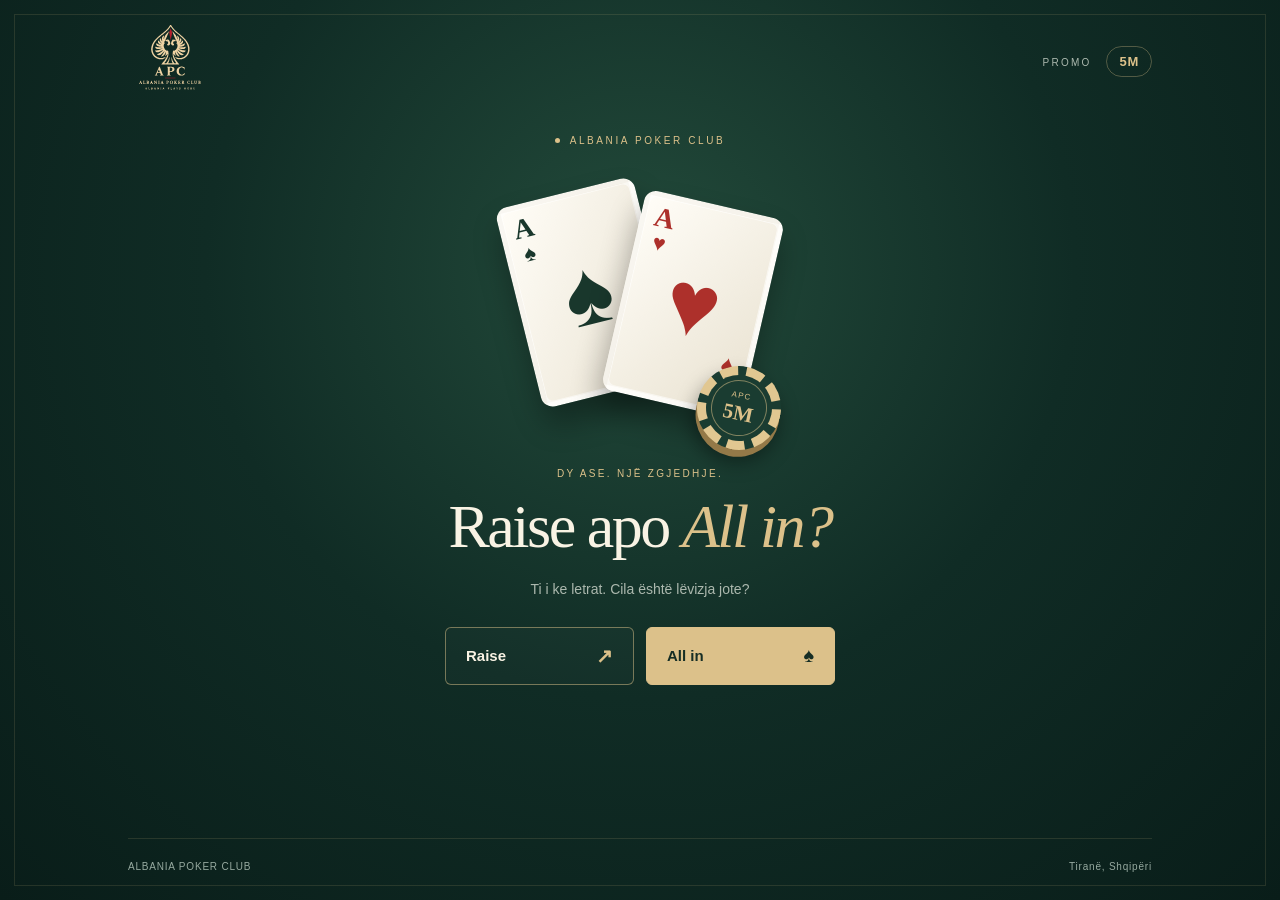
==== promo/index.html @ cf0abeae "Add isolated pocket aces promo landing page" ====
<!doctype html>
<html lang="sq">
<head>
  <meta charset="utf-8">
  <meta name="viewport" content="width=device-width, initial-scale=1">
  <meta name="theme-color" content="#102c25">
  <meta name="description" content="Dy ase. Një zgjedhje. Zbulo promon 5M të Albania Poker Club.">
  <title>Raise apo All in? | Albania Poker Club</title>
  <link rel="stylesheet" href="/promo/styles.css">
  <script src="/promo/script.js" defer></script>
</head>
<body>
  <header class="header">
    <a href="/" aria-label="Albania Poker Club, faqja kryesore"><img src="/assets/apc-core.svg" width="96" height="84" alt="APC · Albania Poker Club"></a>
    <span class="edition">PROMO <span>5M</span></span>
  </header>
  <main>
    <div class="eyebrow"><span></span> ALBANIA POKER CLUB</div>
    <div class="hand" role="img" aria-label="Dy ase: asi spathi dhe asi zemër">
      <div class="card card-spade"><span class="corner">A<small>♠</small></span><span class="suit">♠</span><span class="corner bottom">A<small>♠</small></span></div>
      <div class="card card-heart"><span class="corner">A<small>♥</small></span><span class="suit">♥</span><span class="corner bottom">A<small>♥</small></span></div>
      <div class="chip" aria-hidden="true"><span>APC<br><strong>5M</strong></span></div>
    </div>
    <section class="decision" aria-labelledby="question">
      <p class="kicker">DY ASE. NJË ZGJEDHJE.</p>
      <h1 id="question">Raise apo <em>All in?</em></h1>
      <p class="intro">Ti i ke letrat. Cila është lëvizja jote?</p>
      <div class="actions" aria-label="Zgjidh lëvizjen">
        <button type="button" data-choice="raise" aria-controls="promo-result" aria-expanded="false">Raise <span aria-hidden="true">↗</span></button>
        <button type="button" class="all-in" data-choice="all-in" aria-controls="promo-result" aria-expanded="false">All in <span aria-hidden="true">♠</span></button>
      </div>
      <div id="promo-result" class="result" role="status" aria-live="polite" aria-atomic="true" tabindex="-1" hidden>
        <span class="result-label">TURNEU <strong>5M</strong></span>
        <p>Duke paraqitur kete Chips qe ke ne dore, mund te marash pjese ne turneun 5M</p>
      </div>
      <noscript><p class="noscript">Duke paraqitur kete Chips qe ke ne dore, mund te marash pjese ne turneun 5M</p></noscript>
    </section>
  </main>
  <footer><span>ALBANIA POKER CLUB</span><span>Tiranë, Shqipëri</span></footer>
</body>
</html>
---- promo/styles.css ----
:root{color-scheme:dark;--cream:#f9f3e4;--gold:#dcc18a;--muted:#acb8ae}*{box-sizing:border-box}body{margin:0;min-height:100svh;display:flex;flex-direction:column;background:radial-gradient(ellipse at 50% 30%,#234b3b 0%,#102c25 48%,#091d19 100%);color:var(--cream);font-family:Arial,Helvetica,sans-serif}body::before{content:"";position:fixed;inset:14px;border:1px solid #dcc18a22;pointer-events:none;z-index:-1}.header{width:min(1100px,100%);margin:0 auto;padding:25px 38px;display:flex;align-items:center;justify-content:space-between}.header img{display:block;width:84px;height:auto}.edition{font-size:10px;letter-spacing:.22em;color:var(--muted)}.edition span{display:inline-block;margin-left:10px;padding:7px 12px;border:1px solid #dcc18a55;border-radius:30px;color:var(--gold);font-size:13px;font-weight:700;letter-spacing:.06em}main{flex:1;text-align:center;padding:12px 24px 55px}.eyebrow{font-size:10px;letter-spacing:.26em;color:var(--gold);display:flex;gap:10px;justify-content:center;align-items:center}.eyebrow>span{width:5px;height:5px;background:var(--gold);border-radius:50%}.hand{height:278px;position:relative;width:min(290px,100%);margin:26px auto 18px}.card{position:absolute;top:18px;width:142px;height:205px;border-radius:12px;background:linear-gradient(125deg,#fffdf7,#e9e2d1);color:#19372c;box-shadow:0 18px 30px #0005, inset 0 0 0 1px #fff9;border:5px solid #fff8;display:grid;place-items:center}.card-spade{left:22px;transform:rotate(-14deg)}.card-heart{right:21px;top:30px;transform:rotate(13deg);color:#ad302b}.corner{position:absolute;left:9px;top:7px;display:flex;flex-direction:column;font:700 28px/.9 Georgia,serif}.corner small{font-size:22px;margin-top:4px}.corner.bottom{left:auto;top:auto;right:9px;bottom:7px;transform:rotate(180deg)}.suit{font-size:91px}.chip{position:absolute;right:4px;bottom:0;width:84px;height:84px;border-radius:50%;border:9px dashed #e1c791;background:#1a3c31;box-shadow:0 7px 0 #947948,0 12px 20px #0006;display:grid;place-items:center;transform:rotate(12deg)}.chip>span{width:56px;height:56px;border:1px solid #dcc18a88;border-radius:50%;padding-top:10px;font-size:8px;letter-spacing:.15em;color:var(--gold)}.chip strong{font:700 21px/1.3 Georgia,serif;letter-spacing:0}.kicker{font-size:10px;letter-spacing:.23em;color:var(--gold);margin:0 0 14px}h1{font:400 clamp(36px,6vw,62px)/1.08 Georgia,'Times New Roman',serif;letter-spacing:-.04em;margin:0}h1 em{font-weight:400;color:var(--gold)}.intro{color:var(--muted);font-size:14px;line-height:1.6;margin:18px 0 26px}.actions{display:flex;gap:12px;width:min(100%,390px);margin:0 auto}button{flex:1;min-height:56px;padding:16px 20px;display:flex;align-items:center;justify-content:space-between;border:1px solid #dcc18a80;border-radius:6px;color:var(--cream);background:#ffffff05;font:700 15px Arial,sans-serif;cursor:pointer;transition:background .16s,transform .16s}button span{color:var(--gold);font-size:20px}.all-in{background:var(--gold);color:#162e25;border-color:var(--gold)}.all-in span{color:#162e25}button:hover{background:#ffffff12;transform:translateY(-2px)}.all-in:hover{background:#ecd4a3}button:active{transform:translateY(0)}a:focus-visible,button:focus-visible{outline:3px solid #fff;outline-offset:5px}.result{max-width:460px;margin:26px auto 0;padding:24px;border:1px solid #dcc18a66;border-radius:8px;background:#081d1980;animation:reveal .3s ease-out}.result:focus{outline:2px solid var(--gold);outline-offset:4px}.result-label{color:var(--gold);font-size:10px;letter-spacing:.16em}.result-label strong{font:700 22px Georgia,serif;margin-left:7px}.result p,.noscript{font-size:17px;line-height:1.65;margin:12px 0 0}.noscript{max-width:460px;margin:26px auto}.result[hidden]{display:none}footer{width:min(1024px,calc(100% - 76px));margin:0 auto;padding:22px 0 28px;display:flex;justify-content:space-between;gap:16px;border-top:1px solid #dcc18a24;color:#97aaa0;font-size:10px;letter-spacing:.08em}@keyframes reveal{from{opacity:0;transform:translateY(8px)}to{opacity:1;transform:translateY(0)}}@media(max-width:480px){.header{padding:25px 28px 16px}.header img{width:70px}main{padding-top:16px;padding-bottom:36px}.hand{margin-top:18px;margin-bottom:12px;height:260px}.card{width:134px;height:194px}.card-heart{right:25px}.card-spade{left:25px}footer{width:calc(100% - 56px);font-size:9px;letter-spacing:.02em}.intro{font-size:13px}.result{padding:20px}.result p{font-size:16px}}@media(prefers-reduced-motion:reduce){*,*::before,*::after{animation:none!important;transition:none!important}}
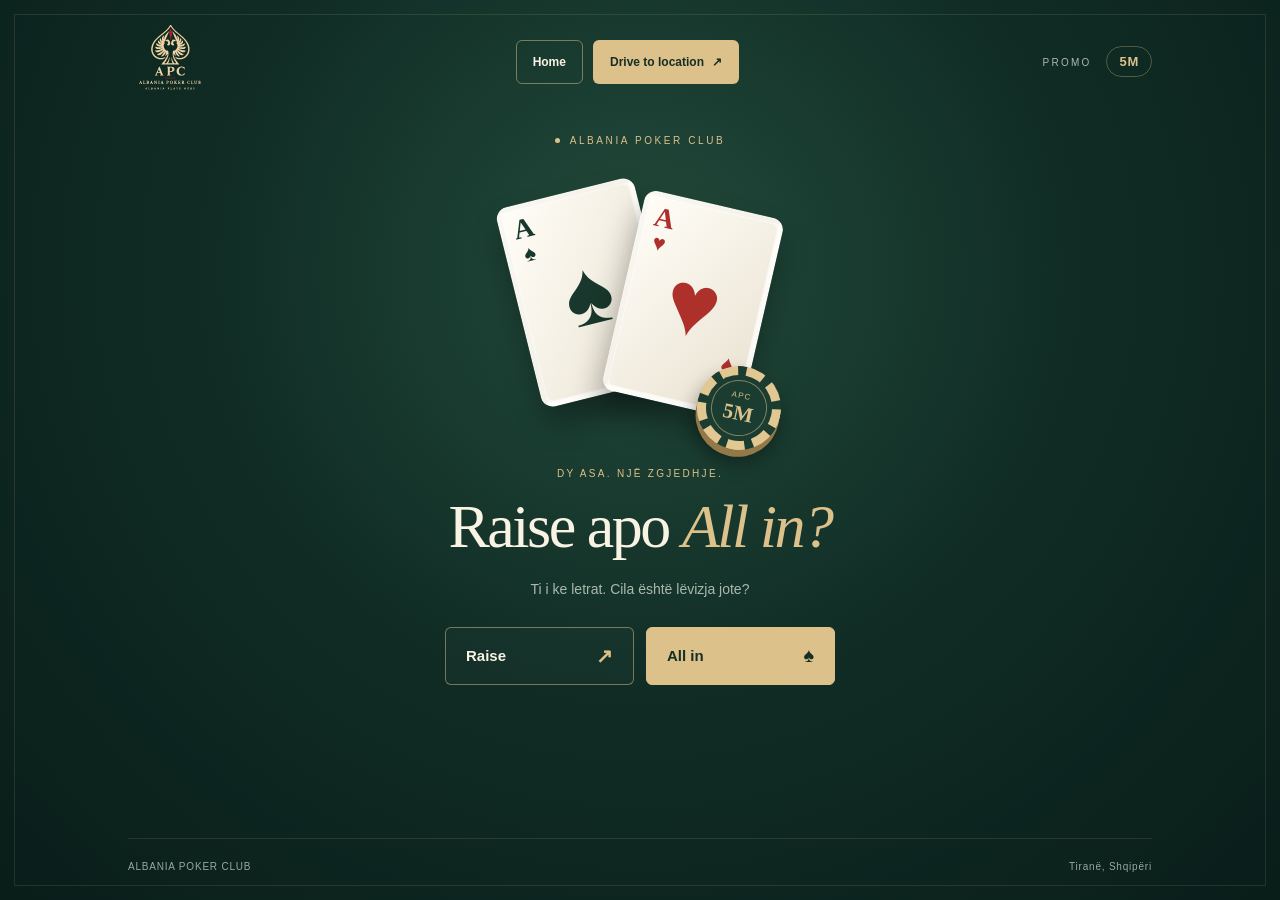
==== commit 462208fe: "Add promo home and directions buttons and update tournament copy" ====
--- a/promo/index.html
+++ b/promo/index.html
@@ -4,7 +4,7 @@
   <meta charset="utf-8">
   <meta name="viewport" content="width=device-width, initial-scale=1">
   <meta name="theme-color" content="#102c25">
-  <meta name="description" content="Dy ase. Një zgjedhje. Zbulo promon 5M të Albania Poker Club.">
+  <meta name="description" content="DY ASA. Një zgjedhje. Zbulo promon 5M të Albania Poker Club.">
   <title>Raise apo All in? | Albania Poker Club</title>
   <link rel="stylesheet" href="/promo/styles.css">
   <script src="/promo/script.js" defer></script>
@@ -12,17 +12,21 @@
 <body>
   <header class="header">
     <a href="/" aria-label="Albania Poker Club, faqja kryesore"><img src="/assets/apc-core.svg" width="96" height="84" alt="APC · Albania Poker Club"></a>
+    <nav class="promo-nav" aria-label="Navigimi kryesor">
+      <a class="nav-button" href="/">Home</a>
+      <a class="nav-button directions" href="https://www.google.com/maps/dir/?api=1&amp;destination=41.3203651%2C19.814634&amp;travelmode=driving" target="_blank" rel="noopener noreferrer">Drive to location <span aria-hidden="true">↗</span><span class="sr-only"> (hapet në skedë të re)</span></a>
+    </nav>
     <span class="edition">PROMO <span>5M</span></span>
   </header>
   <main>
     <div class="eyebrow"><span></span> ALBANIA POKER CLUB</div>
-    <div class="hand" role="img" aria-label="Dy ase: asi spathi dhe asi zemër">
+    <div class="hand" role="img" aria-label="DY ASA: asi spathi dhe asi zemër">
       <div class="card card-spade"><span class="corner">A<small>♠</small></span><span class="suit">♠</span><span class="corner bottom">A<small>♠</small></span></div>
       <div class="card card-heart"><span class="corner">A<small>♥</small></span><span class="suit">♥</span><span class="corner bottom">A<small>♥</small></span></div>
       <div class="chip" aria-hidden="true"><span>APC<br><strong>5M</strong></span></div>
     </div>
     <section class="decision" aria-labelledby="question">
-      <p class="kicker">DY ASE. NJË ZGJEDHJE.</p>
+      <p class="kicker">DY ASA. NJË ZGJEDHJE.</p>
       <h1 id="question">Raise apo <em>All in?</em></h1>
       <p class="intro">Ti i ke letrat. Cila është lëvizja jote?</p>
       <div class="actions" aria-label="Zgjidh lëvizjen">
@@ -31,9 +35,9 @@
       </div>
       <div id="promo-result" class="result" role="status" aria-live="polite" aria-atomic="true" tabindex="-1" hidden>
         <span class="result-label">TURNEU <strong>5M</strong></span>
-        <p>Duke paraqitur kete Chips qe ke ne dore, mund te marash pjese ne turneun 5M</p>
+        <p>Ky chips qe ke ne dore, eshte bilete hyrje per turneun e radhes 5M i Garantuar.</p>
       </div>
-      <noscript><p class="noscript">Duke paraqitur kete Chips qe ke ne dore, mund te marash pjese ne turneun 5M</p></noscript>
+      <noscript><p class="noscript">Ky chips qe ke ne dore, eshte bilete hyrje per turneun e radhes 5M i Garantuar.</p></noscript>
     </section>
   </main>
   <footer><span>ALBANIA POKER CLUB</span><span>Tiranë, Shqipëri</span></footer>
--- a/promo/styles.css
+++ b/promo/styles.css
@@ -1 +1,4 @@
 :root{color-scheme:dark;--cream:#f9f3e4;--gold:#dcc18a;--muted:#acb8ae}*{box-sizing:border-box}body{margin:0;min-height:100svh;display:flex;flex-direction:column;background:radial-gradient(ellipse at 50% 30%,#234b3b 0%,#102c25 48%,#091d19 100%);color:var(--cream);font-family:Arial,Helvetica,sans-serif}body::before{content:"";position:fixed;inset:14px;border:1px solid #dcc18a22;pointer-events:none;z-index:-1}.header{width:min(1100px,100%);margin:0 auto;padding:25px 38px;display:flex;align-items:center;justify-content:space-between}.header img{display:block;width:84px;height:auto}.edition{font-size:10px;letter-spacing:.22em;color:var(--muted)}.edition span{display:inline-block;margin-left:10px;padding:7px 12px;border:1px solid #dcc18a55;border-radius:30px;color:var(--gold);font-size:13px;font-weight:700;letter-spacing:.06em}main{flex:1;text-align:center;padding:12px 24px 55px}.eyebrow{font-size:10px;letter-spacing:.26em;color:var(--gold);display:flex;gap:10px;justify-content:center;align-items:center}.eyebrow>span{width:5px;height:5px;background:var(--gold);border-radius:50%}.hand{height:278px;position:relative;width:min(290px,100%);margin:26px auto 18px}.card{position:absolute;top:18px;width:142px;height:205px;border-radius:12px;background:linear-gradient(125deg,#fffdf7,#e9e2d1);color:#19372c;box-shadow:0 18px 30px #0005, inset 0 0 0 1px #fff9;border:5px solid #fff8;display:grid;place-items:center}.card-spade{left:22px;transform:rotate(-14deg)}.card-heart{right:21px;top:30px;transform:rotate(13deg);color:#ad302b}.corner{position:absolute;left:9px;top:7px;display:flex;flex-direction:column;font:700 28px/.9 Georgia,serif}.corner small{font-size:22px;margin-top:4px}.corner.bottom{left:auto;top:auto;right:9px;bottom:7px;transform:rotate(180deg)}.suit{font-size:91px}.chip{position:absolute;right:4px;bottom:0;width:84px;height:84px;border-radius:50%;border:9px dashed #e1c791;background:#1a3c31;box-shadow:0 7px 0 #947948,0 12px 20px #0006;display:grid;place-items:center;transform:rotate(12deg)}.chip>span{width:56px;height:56px;border:1px solid #dcc18a88;border-radius:50%;padding-top:10px;font-size:8px;letter-spacing:.15em;color:var(--gold)}.chip strong{font:700 21px/1.3 Georgia,serif;letter-spacing:0}.kicker{font-size:10px;letter-spacing:.23em;color:var(--gold);margin:0 0 14px}h1{font:400 clamp(36px,6vw,62px)/1.08 Georgia,'Times New Roman',serif;letter-spacing:-.04em;margin:0}h1 em{font-weight:400;color:var(--gold)}.intro{color:var(--muted);font-size:14px;line-height:1.6;margin:18px 0 26px}.actions{display:flex;gap:12px;width:min(100%,390px);margin:0 auto}button{flex:1;min-height:56px;padding:16px 20px;display:flex;align-items:center;justify-content:space-between;border:1px solid #dcc18a80;border-radius:6px;color:var(--cream);background:#ffffff05;font:700 15px Arial,sans-serif;cursor:pointer;transition:background .16s,transform .16s}button span{color:var(--gold);font-size:20px}.all-in{background:var(--gold);color:#162e25;border-color:var(--gold)}.all-in span{color:#162e25}button:hover{background:#ffffff12;transform:translateY(-2px)}.all-in:hover{background:#ecd4a3}button:active{transform:translateY(0)}a:focus-visible,button:focus-visible{outline:3px solid #fff;outline-offset:5px}.result{max-width:460px;margin:26px auto 0;padding:24px;border:1px solid #dcc18a66;border-radius:8px;background:#081d1980;animation:reveal .3s ease-out}.result:focus{outline:2px solid var(--gold);outline-offset:4px}.result-label{color:var(--gold);font-size:10px;letter-spacing:.16em}.result-label strong{font:700 22px Georgia,serif;margin-left:7px}.result p,.noscript{font-size:17px;line-height:1.65;margin:12px 0 0}.noscript{max-width:460px;margin:26px auto}.result[hidden]{display:none}footer{width:min(1024px,calc(100% - 76px));margin:0 auto;padding:22px 0 28px;display:flex;justify-content:space-between;gap:16px;border-top:1px solid #dcc18a24;color:#97aaa0;font-size:10px;letter-spacing:.08em}@keyframes reveal{from{opacity:0;transform:translateY(8px)}to{opacity:1;transform:translateY(0)}}@media(max-width:480px){.header{padding:25px 28px 16px}.header img{width:70px}main{padding-top:16px;padding-bottom:36px}.hand{margin-top:18px;margin-bottom:12px;height:260px}.card{width:134px;height:194px}.card-heart{right:25px}.card-spade{left:25px}footer{width:calc(100% - 56px);font-size:9px;letter-spacing:.02em}.intro{font-size:13px}.result{padding:20px}.result p{font-size:16px}}@media(prefers-reduced-motion:reduce){*,*::before,*::after{animation:none!important;transition:none!important}}
+
+/* Promo-only navigation; directions reuse the verified home-page destination. */
+.promo-nav{display:flex;flex-wrap:wrap;align-items:center;justify-content:center;gap:10px;margin:0 18px}.nav-button{display:inline-flex;align-items:center;justify-content:center;gap:8px;min-height:44px;padding:10px 16px;border:1px solid #dcc18a80;border-radius:6px;color:var(--cream);font-size:12px;font-weight:700;text-decoration:none}.nav-button:hover{background:#ffffff12}.nav-button.directions{background:var(--gold);color:#162e25}.nav-button.directions:hover{background:#ecd4a3}.sr-only{position:absolute;width:1px;height:1px;padding:0;margin:-1px;overflow:hidden;clip:rect(0,0,0,0);white-space:nowrap;border:0}@media(max-width:600px){.header{flex-wrap:wrap;gap:16px}.promo-nav{order:3;width:100%;margin:0}.nav-button{flex:1}.nav-button.directions{flex:2}}
